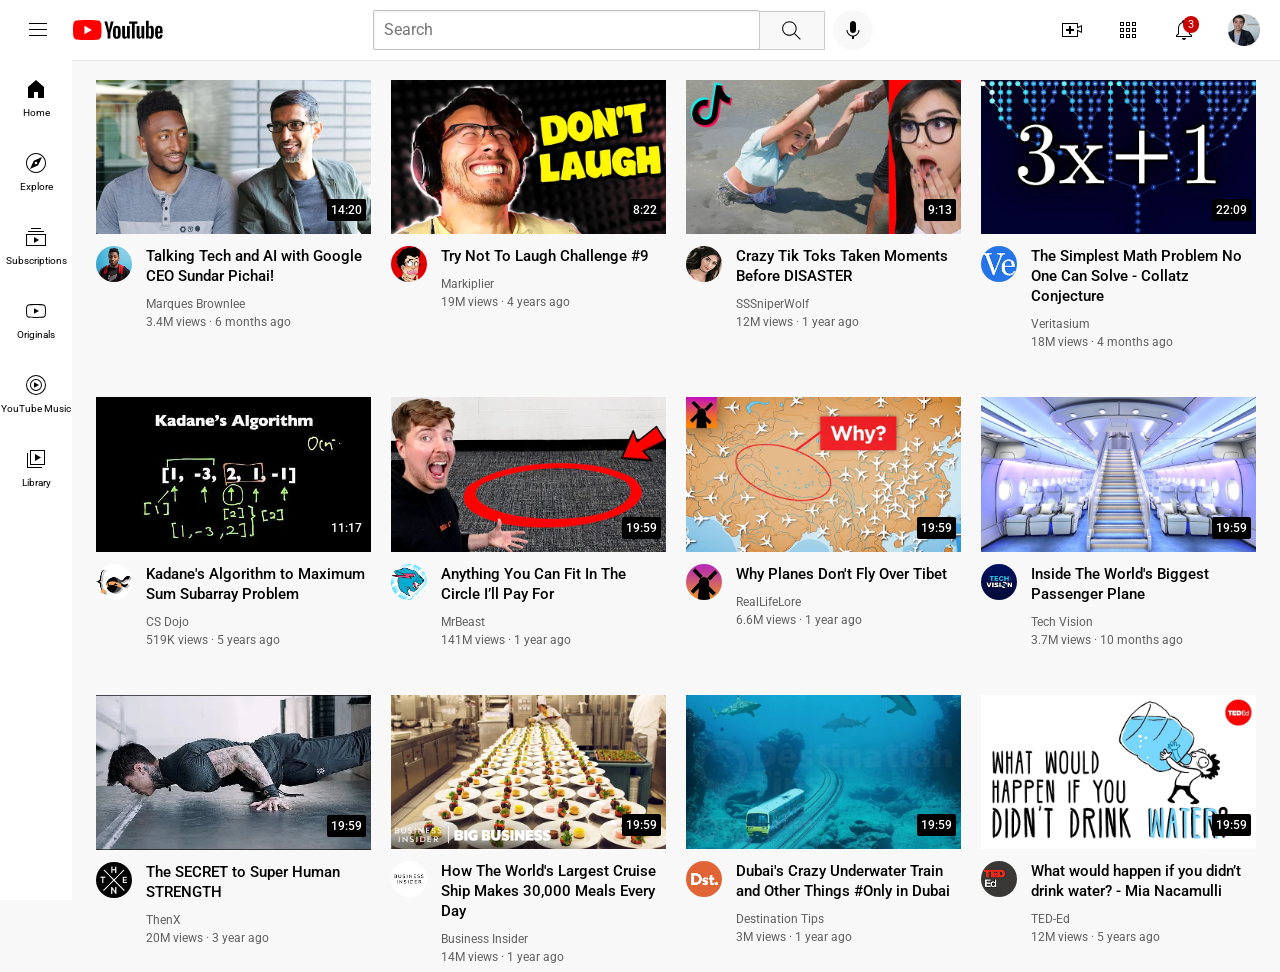
==== index.html @ 912b556b "Rename youtube.html to index.html" ====
<!DOCTYPE html>
<html>
  <head>
    <link rel="preconnect" href="https://fonts.googleapis.com">
    <link rel="preconnect" href="https://fonts.gstatic.com" crossorigin="">
    <link href="https://fonts.googleapis.com/css2?family=Roboto:wght@400;500&amp;display=swap" rel="stylesheet">
    <link rel="stylesheet" href="styles/header.css">
    <link rel="stylesheet" href="styles/general.css">
    <link rel="stylesheet" href="styles/video.css">
    <link rel="stylesheet" href="styles/sidebar.css">
    <title>YouTube.com Clone</title>
    <style>
    </style>
  </head>
  <body>
    <header class="header">
      <div class="left-section">
        <img class="hamburger-menu" src="icons/hamburger-menu.svg">
        <img class="youtube-logo" src="icons/youtube-logo.svg">
      </div>
      <div class="middle-section">
        <input class="search-bar" type="text" placeholder="Search"> 
        <button class="search-button">
          <img class="search-icon" src="icons/search.svg">
          <div class="tool-tip">Search</div>
        </button>
        <button class="voice-search-button">
          <img class="voice-search-icon" src="icons/voice-search-icon.svg">
          <div class="tool-tip">Search with your voice</div>
        </button>
      </div>
      <div class="right-section">
        <div class="upload-icon-container">
           <img class="upload-icon" src="icons/upload.svg">
             <div class="tool-tip">Create</div>
        </div>
        <div class="youtube-apps-icon-container">
           <img  class="youtube-apps-icon" src="icons/youtube-apps.svg">
           <div class="tool-tip">Youtube apps</div>
        </div>
        <div class="notifications-icon-container">
          <div class="notifications-count">3</div>
          <img class="notifications-icon" src="icons/notifications.svg">
          <div class="tool-tip">Notifications</div>
        </div>
        <img class="current-user-picture" src="channel/my-channel.jpeg">
      </div>
    </header>

    <nav class="sidebar">
      <div class="sidebar-link">
        <img src="icons/home.svg">
        <div>Home</div>
      </div>
      <div class="sidebar-link">
        <img src="icons/explore.svg">
        <div>Explore</div>
      </div>
      <div class="sidebar-link">
        <img src="icons/subscriptions.svg">
        <div>Subscriptions</div>
      </div>
      <div class="sidebar-link">
        <img src="icons/originals.svg">
        <div>Originals</div>
      </div>
      <div class="sidebar-link">
        <img src="icons/youtube-music.svg">
        <div>YouTube Music</div>
      </div>
      <div class="sidebar-link">
        <img src="icons/library.svg">
        <div>Library </div>
      </div>
    </nav>

    <main>
       <div class="video-grid">
       <div class="video-preview">
      <div class="thumbnail-row">
        <a href="https://www.youtube.com/watch?v=n2RNcPRtAiY">
                <img class="thumbnail" src="thumbnails/thumbnail-1.webp">
        </a>
        <div class="video-time">14:20</div>
      </div>
      <div class="video-info-grid">
        <div class="channel-picture">
          <img class="channel" src="channel/channel-1.jpeg">
          <div class="tool-tip">
            <img class="channel" src="channel/channel-1.jpeg">
             Marques Brownlee 15M Subscribers</div>
        </div>
        <div class="video-info">
          <p class="video-title">
            <a class="video-link" href="https://www.youtube.com/watch?v=n2RNcPRtAiY">
                    Talking Tech and AI with Google CEO Sundar Pichai!
                  </a>
          </p>
          <p class="video-author">Marques Brownlee</p>
          <p class="video-stats">3.4M views &#183; 6 months ago</p>
        </div>
      </div>
     </div>

     <div class="video-preview">
      <div class="thumbnail-row">
          <a href="https://www.youtube.com/watch?v=mP0RAo9SKZk">
                <img class="thumbnail" src="./thumbnails/thumbnail-2.webp">
              </a>
          <div class="video-time">8:22</div>
      </div>
      <div class="video-info-grid">
        <div class="channel-picture">
           <img class="channel" src="channel/channel-2.jpeg">
        </div>
        <div class="video-info">
        <p class="video-title"><a class="video-link" href="https://www.youtube.com/watch?v=mP0RAo9SKZk">
                    Try Not To Laugh Challenge #9
                  </a></p>
        <p class="video-author">Markiplier</p>
        <p class="video-stats">19M views &#183; 4 years ago</p>
        </div>
      </div>
     </div>

    <div class="video-preview">
      <div class="thumbnail-row">
        <a href="https://www.youtube.com/watch?v=FgjPQQeTh1w">
                <img class="thumbnail" src="./thumbnails/thumbnail-3.webp">
              </a>
        <div class="video-time">9:13</div>
      </div>
      <div class="video-info-grid">
        <div class="channel-picture">
          <img class="channel" src="channel/channel-3.jpeg">
        </div>
        <div class="video-info">
          <p class="video-title"><a class="video-link" href="https://www.youtube.com/watch?v=FgjPQQeTh1w">
                    Crazy Tik Toks Taken Moments Before DISASTER
                  </a></p>
          <p class="video-author">SSSniperWolf</p>
          <p class="video-stats">12M views · 1 year ago</p>
        </div>
      </div>
     </div>

     <div class="video-preview">
      <div class="thumbnail-row">
         <a href="https://www.youtube.com/watch?v=094y1Z2wpJg">
                <img class="thumbnail" src="./thumbnails/thumbnail-4.webp">
              </a>
          <div class="video-time">22:09</div>
      </div>
      <div class="video-info-grid">
        <div class="channel-picture">
           <img class="channel" src="channel/channel-4.jpeg">
        </div>
        <div class="video-info">
        <p class="video-title"><a class="video-link" href="https://www.youtube.com/watch?v=094y1Z2wpJg">
                    The Simplest Math Problem No One Can Solve - Collatz Conjecture
                  </a></p>
        <p class="video-author">Veritasium</p>
        <p class="video-stats">18M views · 4 months ago</p>
        </div>
      </div>
     </div>
      
    <div class="video-preview">
      <div class="thumbnail-row">
       <a href="https://www.youtube.com/watch?v=86CQq3pKSUw">
                <img class="thumbnail" src="./thumbnails/thumbnail-5.webp">
              </a>
        <div class="video-time">11:17</div>
      </div>
      <div class="video-info-grid">
        <div class="channel-picture">
          <img class="channel" src="channel/channel-5.jpeg">
        </div>
        <div class="video-info">
          <p class="video-title"><a class="video-link" href="https://www.youtube.com/watch?v=86CQq3pKSUw">
                    Kadane's Algorithm to Maximum Sum Subarray Problem
                  </a></p>
          <p class="video-author">CS Dojo</p>
          <p class="video-stats">519K views · 5 years ago</p>
        </div>
      </div>
     </div>

     <div class="video-preview">
      <div class="thumbnail-row">
          <a href="https://www.youtube.com/watch?v=yXWw0_UfSFg">
                <img class="thumbnail" src="./thumbnails/thumbnail-6.webp">
              </a>
          <div class="video-time">19:59</div>
      </div>
      <div class="video-info-grid">
        <div class="channel-picture">
           <img class="channel" src="channel/channel-6.jpeg">
        </div>
        <div class="video-info">
        <p class="video-title"><a class="video-link" href="https://www.youtube.com/watch?v=yXWw0_UfSFg">
                    Anything You Can Fit In The Circle I’ll Pay For
                  </a></p>
        <p class="video-author">MrBeast</p>
        <p class="video-stats">141M views · 1 year ago</p>
        </div>
      </div>
     </div>

      <div class="video-preview">
      <div class="thumbnail-row">
          <a href="https://www.youtube.com/watch?v=fNVa1qMbF9Y">
                <img class="thumbnail" src="./thumbnails/thumbnail-7.webp">
              </a>
          <div class="video-time">19:59</div>
      </div>
      <div class="video-info-grid">
        <div class="channel-picture">
           <img class="channel" src="channel/channel-7.jpeg">
        </div>
        <div class="video-info">
        <p class="video-title"><a class="video-link" href="https://www.youtube.com/watch?v=fNVa1qMbF9Y">
                    Why Planes Don't Fly Over Tibet
                  </a></p>
        <p class="video-author">RealLifeLore</p>
        <p class="video-stats">6.6M views · 1 year ago</p>
        </div>
      </div>
     </div>
    
      <div class="video-preview">
      <div class="thumbnail-row">
          <a href="https://www.youtube.com/watch?v=lFm4EM1juls">
                <img class="thumbnail" src="./thumbnails/thumbnail-8.webp">
              </a>
          <div class="video-time">19:59</div>
      </div>
      <div class="video-info-grid">
        <div class="channel-picture">
           <img class="channel" src="channel/channel-8.jpeg">
        </div>
        <div class="video-info">
        <p class="video-title"><a class="video-link" href="https://www.youtube.com/watch?v=lFm4EM1juls">
                    Inside The World's Biggest Passenger Plane
                  </a></p>
        <p class="video-author">Tech Vision</p>
        <p class="video-stats">3.7M views · 10 months ago</p>
        </div>
      </div>
     </div>

      <div class="video-preview">
      <div class="thumbnail-row">
          <a href="https://www.youtube.com/watch?v=ixmxOlcrlUc">
                <img class="thumbnail" src="./thumbnails/thumbnail-9.webp">
              </a>
          <div class="video-time">19:59</div>
      </div>
      <div class="video-info-grid">
        <div class="channel-picture">
           <img class="channel" src="channel/channel-9.jpeg">
        </div>
        <div class="video-info">
        <p class="video-title"><a class="video-link" href="https://www.youtube.com/watch?v=ixmxOlcrlUc">
                    The SECRET to Super Human STRENGTH
                  </a></p>
        <p class="video-author">ThenX</p>
        <p class="video-stats">20M views · 3 year ago</p>
        </div>
      </div>
     </div>

     
      <div class="video-preview">
      <div class="thumbnail-row">
          <a href="https://www.youtube.com/watch?v=R2vXbFp5C9o">
                <img class="thumbnail" src="./thumbnails/thumbnail-10.webp">
              </a>
          <div class="video-time">19:59</div>
      </div>
      <div class="video-info-grid">
        <div class="channel-picture">
           <img class="channel" src="channel/channel-10.jpeg">
        </div>
        <div class="video-info">
        <p class="video-title"><a class="video-link" href="https://www.youtube.com/watch?v=R2vXbFp5C9o">
                    How The World's Largest Cruise Ship Makes 30,000 Meals Every Day
                  </a></p>
        <p class="video-author">Business Insider</p>
        <p class="video-stats">14M views · 1 year ago</p>
        </div>
      </div>
     </div>

     <div class="video-preview">
      <div class="thumbnail-row">
          <a href="https://www.youtube.com/watch?v=0nZuYyXET3s">
                <img class="thumbnail" src="./thumbnails/thumbnail-11.webp">
              </a>
          <div class="video-time">19:59</div>
      </div>
      <div class="video-info-grid">
        <div class="channel-picture">
           <img class="channel" src="channel/channel-11.jpeg">
        </div>
        <div class="video-info">
        <p class="video-title"><a class="video-link" href="https://www.youtube.com/watch?v=0nZuYyXET3s">
                    Dubai's Crazy Underwater Train and Other Things #Only in Dubai
                  </a></p>
        <p class="video-author">Destination Tips</p>
        <p class="video-stats">3M views · 1 year ago</p>
        </div>
      </div>
     </div>

       <div class="video-preview">
      <div class="thumbnail-row">
          <a href="https://www.youtube.com/watch?v=9iMGFqMmUFs">
                <img class="thumbnail" src="./thumbnails/thumbnail-12.webp">
              </a>
          <div class="video-time">19:59</div>
      </div>
      <div class="video-info-grid">
        <div class="channel-picture">
           <img class="channel" src="channel/channel-12.jpeg">
        </div>
        <div class="video-info">
        <p class="video-title"><a class="video-link" href="https://www.youtube.com/watch?v=9iMGFqMmUFs">
                    What would happen if you didn’t drink water? - Mia Nacamulli
                  </a></p>
        <p class="video-author">TED-Ed</p>
        <p class="video-stats">12M views · 5 years ago</p>
        </div>
      </div>
     </div>

    </div>
   
    </main>
 
   
  </body>

</html>
---- styles/header.css ----
.header {
  height: 60px;

  display: flex;
  flex-direction: row;
  justify-content: space-between;

  position: fixed;
   top: 0;
   left: 0;
   right: 0;
   z-index: 100;

   background-color: white;
   border-bottom-width: 1px;
   border-bottom-style: solid;
   border-bottom-color: rgba(228, 228, 228, 228);
}
.left-section {
  width: 150px;
  display: flex;
  align-items: center;
  justify-content: space-between;
  flex-shrink: 0;
}
.hamburger-menu {
  height: 24px;
  margin-left: 26px;
}
.youtube-logo {
  height: 20px;
  margin-left: 23px;
}
.middle-section {
  flex: 1;
  margin-left: 70px;
  margin-right: 35px;
  max-width: 500px;
  display: flex;
  align-items: center;
}
.search-bar {
  flex: 1;
  height: 36px;
  padding-left: 10px;
  font-size: 16px;
  border: 1px solid rgba(192, 192, 192);
  border-radius: 2px;
  box-shadow: inset 1px 2px 3px rgba(0, 0, 0, 0.05);
  width: 0;
 
}
.search-bar::placeholder {
  font-family: Roboto, Arial;
  font-size: 16px;
}
.search-button, 
.voice-search-button, 
.upload-icon-container, 
.youtube-apps-icon-container,
.notifications-icon-container{
  position: relative;
  display: flex;
  justify-content: center;
  align-items: center;
}
.search-button {
  height: 39px;
  width: 66px;
  background-color: rgb(248, 248, 248);
  border-width: 1px;
  border-style: solid;
  border-color: rgb(204, 204, 204);
  margin-left: -1px;
  margin-right: 8px;
}
.search-button .tool-tip, 
.voice-search-button .tool-tip,
.upload-icon-container .tool-tip,
.youtube-apps-icon-container .tool-tip,
.notifications-icon-container .tool-tip
 {
position: absolute;
background-color: gray;
color: white;
padding-top: 4px;
padding-bottom: 4px;
padding-right: 8px;
padding-left: 8px;
border-radius: 2px;
font-size: 12px;
bottom: -30px;
opacity: 0;
transition: opacity 0.15s;
pointer-events: none;
white-space: nowrap;
}
.search-button:hover .tool-tip, 
.voice-search-button:hover .tool-tip, 
.upload-icon-container:hover .tool-tip,
.youtube-apps-icon-container:hover .tool-tip,
.notifications-icon-container:hover .tool-tip {
  opacity: 1;
}
.voice-search-button {
  height: 40px;
  width: 40px;
  border-style: none;
  border-radius: 20px;
  background-color: rgb(248, 248, 248);
}
.search-icon {
  height: 25px;
}
.voice-search-icon {
  height: 24px;
}
.right-section {
 display: flex;
 align-items: center;
 justify-content: space-between;
 width: 200px;
 margin-right: 20px;
 flex-shrink: 0;
}
.upload-icon {
  height: 24px;
}
.youtube-apps-icon {
  height: 24px;
}
.notifications-icon {
  height: 24px;
}
.notifications-icon-container {
  position: relative;
}
.notifications-count {
  position: absolute;
  top: -2px;
  right: -3px;
  color: white;
  background-color: rgba(200, 0, 0);
  font-size: 11px;
  padding-right: 5px;
  padding-left: 5px;
  padding-bottom: 2px;
  padding-top: 2px;
  border-radius: 10px;
}
.current-user-picture {
  height: 32px
}
---- styles/general.css ----
body {
    font-family: Roboto, Arial;
    margin: 0;
    padding-top: 80px;
    padding-left: 96px;
    padding-right: 24px;
    background-color: rgb(248, 248, 248);
  }
---- styles/video.css ----
.video-preview { 
      width: 100%   ;
     } 
     .thumbnail {
      width: 100%;
      margin-bottom: 8px;
     }
     .thumbnail-row {
      position: relative;
     }
     .video-title {
      color: black;
      margin-top: 0;
      font-size: 15px;
      font-weight: 500;
      line-height: 20px;
     }
     .video-link {
      text-decoration: none;
      color: black;
     }
      .video-info-grid {
      display: grid;
      grid-template-columns: 50px 1fr;
     }
     .channel {
      width: 36px;
      border-radius: 50px;
     }
     .video-info {
      width: 100%;
     }
     .channel-picture {
      position: relative;
      width: 100%;
     }
     .channel-picture .tool-tip {
      position:absolute;
      opacity: 0;
      box-shadow: 2px 2px 2px rgba(239, 239, 239, 0.2);
      border-width: 1px;
      border-style: solid;
      border-radius: 4px;
      background-color: white;
      width: 200px;
      padding: 4px 6px;
     }
     .channel-picture .tool-tip:hover {
      opacity: 1;
     }
     .video-author,
     .video-stats {
       color: rgb(96, 96, 96);
       font-size: 12px;
       line-height: 6px;
     }
    .video-grid {
      display: grid;
      grid-template-columns: 1fr 1fr 1fr;
      column-gap: 20px;
      row-gap: 40px;
    }
    @media (max-width: 750px) {
      .video-grid {
        grid-template-columns: 1fr 1fr;
      }
    }
    @media (min-width: 751px) and (max-width: 999px) {
      .video-grid {
        grid-template-columns: 1fr 1fr 1fr;
      }
    }
    @media (min-width: 1000px) {
      .video-grid {
        grid-template-columns: 1fr 1fr 1fr 1fr;
      }
    }
    .video-time {
      background-color: black;
      color: white;
      position: absolute;
      bottom: 8px;
      right: 5px;
      font-size: 12px;
      font-weight: 500;
      padding: 4px;
      margin-bottom: 17px;
      border-radius: 2px;
    }
---- styles/sidebar.css ----
.sidebar {
  position: fixed;
  left: 0;
  bottom: 0;
  top: 55px;
  background-color: white;
  width: 72px;
  z-index: 200;
  padding-top: 5px;
}
.sidebar-link {
  display: flex;
  align-items: center;
  justify-content: center;
  flex-direction: column;
  height: 74px;
  cursor: pointer;
}
.sidebar-link:hover {
  background-color: rgba(235, 235, 235);
}
.sidebar-link img {
  height: 24px;
  margin-bottom: 6px;
}
.sidebar-link div {
  font-family: Roboto, Arial;
  font-size: 10px;
}
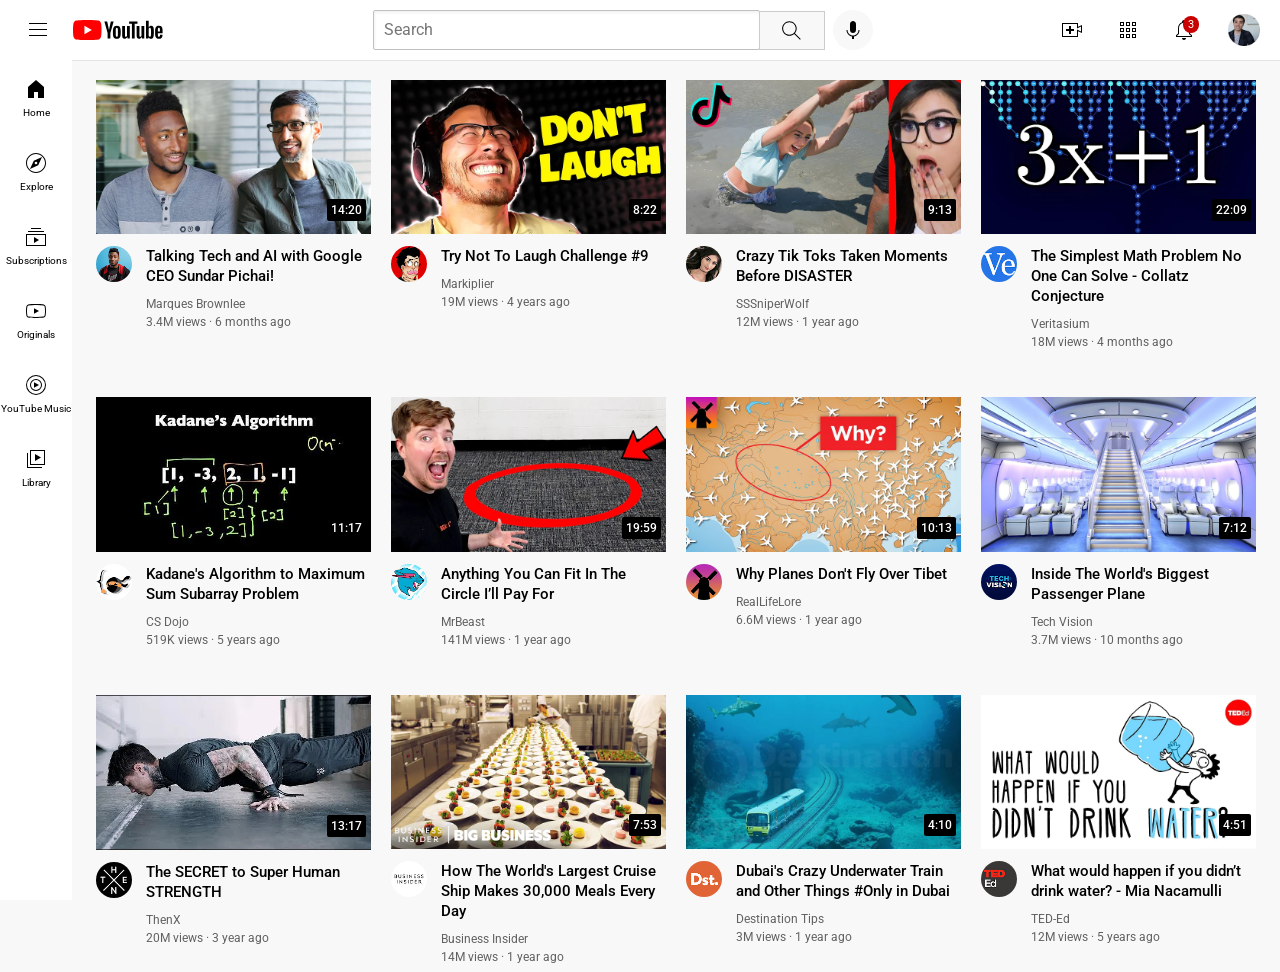
==== commit dd875188: "Fix HTML encoding issues in index.html" ====
--- a/index.html
+++ b/index.html
@@ -212,7 +212,7 @@
           <a href="https://www.youtube.com/watch?v=fNVa1qMbF9Y">
                 <img class="thumbnail" src="./thumbnails/thumbnail-7.webp">
               </a>
-          <div class="video-time">19:59</div>
+          <div class="video-time">10:13</div>
       </div>
       <div class="video-info-grid">
         <div class="channel-picture">
@@ -233,7 +233,7 @@
           <a href="https://www.youtube.com/watch?v=lFm4EM1juls">
                 <img class="thumbnail" src="./thumbnails/thumbnail-8.webp">
               </a>
-          <div class="video-time">19:59</div>
+          <div class="video-time">7:12</div>
       </div>
       <div class="video-info-grid">
         <div class="channel-picture">
@@ -254,7 +254,7 @@
           <a href="https://www.youtube.com/watch?v=ixmxOlcrlUc">
                 <img class="thumbnail" src="./thumbnails/thumbnail-9.webp">
               </a>
-          <div class="video-time">19:59</div>
+          <div class="video-time">13:17</div>
       </div>
       <div class="video-info-grid">
         <div class="channel-picture">
@@ -276,7 +276,7 @@
           <a href="https://www.youtube.com/watch?v=R2vXbFp5C9o">
                 <img class="thumbnail" src="./thumbnails/thumbnail-10.webp">
               </a>
-          <div class="video-time">19:59</div>
+          <div class="video-time">7:53</div>
       </div>
       <div class="video-info-grid">
         <div class="channel-picture">
@@ -297,7 +297,7 @@
           <a href="https://www.youtube.com/watch?v=0nZuYyXET3s">
                 <img class="thumbnail" src="./thumbnails/thumbnail-11.webp">
               </a>
-          <div class="video-time">19:59</div>
+          <div class="video-time">4:10</div>
       </div>
       <div class="video-info-grid">
         <div class="channel-picture">
@@ -318,7 +318,7 @@
           <a href="https://www.youtube.com/watch?v=9iMGFqMmUFs">
                 <img class="thumbnail" src="./thumbnails/thumbnail-12.webp">
               </a>
-          <div class="video-time">19:59</div>
+          <div class="video-time">4:51</div>
       </div>
       <div class="video-info-grid">
         <div class="channel-picture">
